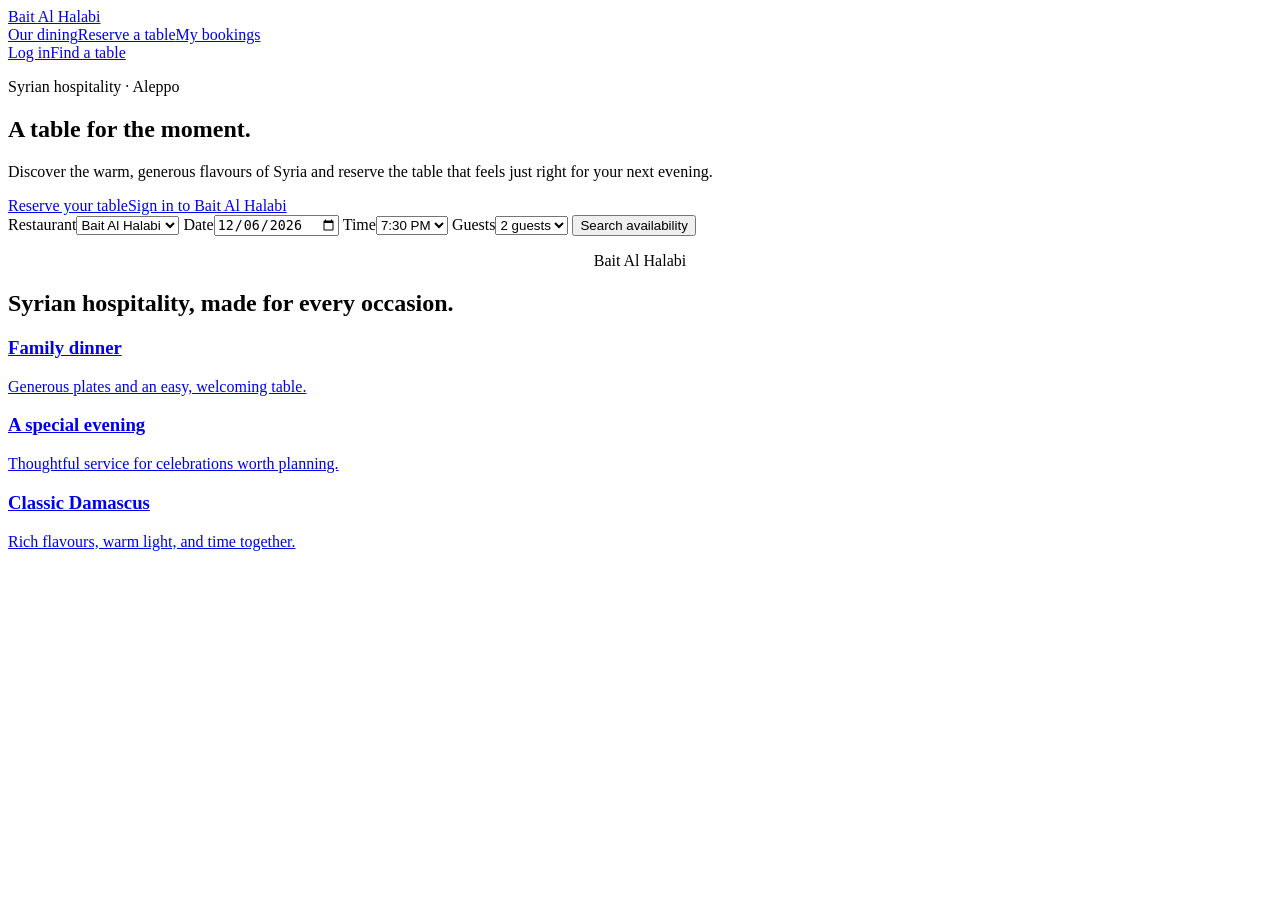
==== pages/index.html @ 3046ffe9 "Project 1" ====
<!doctype html>
<html lang="en">
<head>
  <meta charset="UTF-8">
  <meta name="viewport" content="width=device-width, initial-scale=1.0">
  <title>Bait Al Halabi | Syrian dining</title>
  <link rel="stylesheet" href="../assets/other/style.css">
</head>
<body>
  <main class="marketing-shell">
    <section class="marketing-hero">
      <header class="marketing-nav">
        <a class="logo" href="index.html">Bait <span>Al Halabi</span></a>
        <nav><a href="#discover">Our dining</a><a href="booking.html">Reserve a table</a><a href="booking.html#reservationHistory">My bookings</a></nav>
        <div class="nav-actions"><a href="login.html">Log in</a><a class="button" href="booking.html">Find a table</a></div>
      </header>
      <div class="hero-copy">
        <p class="eyebrow">Syrian hospitality · Aleppo</p>
        <h1>A table for the moment.</h1>
        <p>Discover the warm, generous flavours of Syria and reserve the table that feels just right for your next evening.</p>
        <div class="hero-actions"><a class="button gold" href="booking.html">Reserve your table</a><a class="hero-link" href="login.html">Sign in to Bait Al Halabi</a></div>
      </div>
      <form class="availability-bar" action="booking.html">
        <label>Restaurant<select><option>Bait Al Halabi</option></select></label>
        <label>Date<input type="date" name="date" required></label>
        <label>Time<select name="time"><option value="19:30">7:30 PM</option><option value="20:00">8:00 PM</option><option value="20:30">8:30 PM</option></select></label>
        <label>Guests<select name="guests"><option value="2">2 guests</option><option value="4">4 guests</option><option value="6">6 guests</option></select></label>
        <button class="button" type="submit">Search availability</button>
      </form>
    </section>
    <section id="discover" class="landing-section">
      <p class="eyebrow" style="text-align:center">Bait Al Halabi</p>
      <h2>Syrian hospitality, made for every occasion.</h2>
      <div class="discover-grid">
        <a class="discover-card" href="booking.html"><h3>Family dinner</h3><p>Generous plates and an easy, welcoming table.</p></a>
        <a class="discover-card" href="booking.html"><h3>A special evening</h3><p>Thoughtful service for celebrations worth planning.</p></a>
        <a class="discover-card" href="booking.html"><h3>Classic Damascus</h3><p>Rich flavours, warm light, and time together.</p></a>
      </div>
    </section>
  </main>
  <script>
    const today = new Date();
    const isoDate = `${today.getFullYear()}-${String(today.getMonth() + 1).padStart(2, "0")}-${String(today.getDate()).padStart(2, "0")}`;
    const dateField = document.querySelector('input[type="date"]');
    dateField.min = isoDate;
    dateField.value = isoDate;
  </script>
</body>
</html>
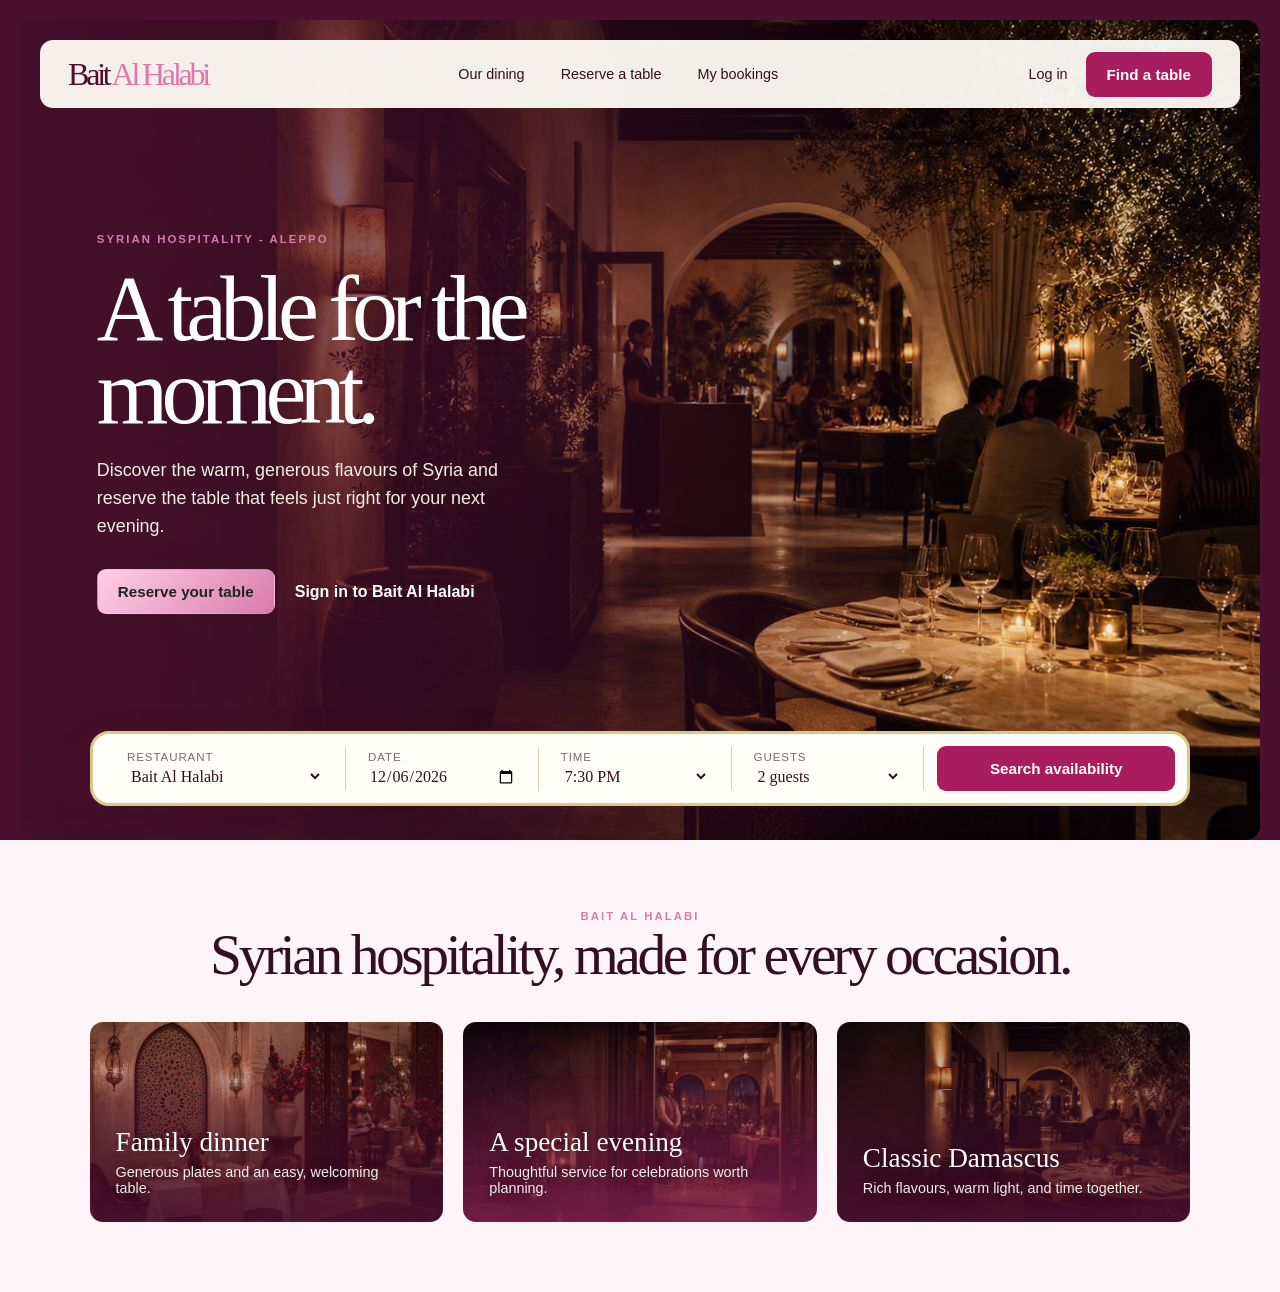
==== commit a7c320e0: "fixing the system" ====
--- a/pages/index.html
+++ b/pages/index.html
@@ -1,10 +1,10 @@
-<!doctype html>
+﻿<!doctype html>
 <html lang="en">
 <head>
   <meta charset="UTF-8">
   <meta name="viewport" content="width=device-width, initial-scale=1.0">
   <title>Bait Al Halabi | Syrian dining</title>
-  <link rel="stylesheet" href="../assets/other/style.css">
+  <link rel="stylesheet" href="../assets/css/style.css">
 </head>
 <body>
   <main class="marketing-shell">
@@ -15,7 +15,7 @@
         <div class="nav-actions"><a href="login.html">Log in</a><a class="button" href="booking.html">Find a table</a></div>
       </header>
       <div class="hero-copy">
-        <p class="eyebrow">Syrian hospitality · Aleppo</p>
+        <p class="eyebrow">Syrian hospitality  -  Aleppo</p>
         <h1>A table for the moment.</h1>
         <p>Discover the warm, generous flavours of Syria and reserve the table that feels just right for your next evening.</p>
         <div class="hero-actions"><a class="button gold" href="booking.html">Reserve your table</a><a class="hero-link" href="login.html">Sign in to Bait Al Halabi</a></div>
--- a/assets/css/style.css
+++ b/assets/css/style.css
@@ -0,0 +1,9 @@
+﻿:root{--forest:#062f23;--forest-2:#074a35;--ink:#10221b;--cream:#fbf8f0;--paper:#fffdf8;--gold:#d6a943;--gold-light:#f4d789;--line:#ded4c1;--muted:#68706a;--success:#197346;--danger:#a44343;--shadow:0 18px 48px rgba(25,31,24,.11)}*{box-sizing:border-box}body{margin:0;background:var(--cream);color:var(--ink);font-family:Arial,Helvetica,sans-serif}a{color:inherit;text-decoration:none}.serif,.logo,h1,h2,h3{font-family:Georgia,"Times New Roman",serif;font-weight:400}.logo{font-size:2rem;letter-spacing:-.1em}.logo span{color:var(--gold)}.button{border:1px solid transparent;border-radius:9px;background:var(--forest-2);padding:13px 20px;color:#fff;font:600 .95rem Arial,sans-serif;cursor:pointer;transition:.2s}.button:hover{filter:brightness(1.14);transform:translateY(-1px)}.button.gold{background:linear-gradient(135deg,var(--gold-light),var(--gold));color:#1e241e}.button.ghost{background:transparent;color:var(--forest);border-color:#cbbf9f}.button.small{padding:9px 13px;font-size:.82rem}.eyebrow{margin:0;color:var(--gold);font-size:.71rem;font-weight:800;letter-spacing:.18em;text-transform:uppercase}.muted{color:var(--muted);line-height:1.6}.form-message{margin:14px 0 0;padding:11px 13px;border-radius:7px;font-size:.88rem}.form-message.error{background:#fbe8e5;color:#913f3f}.form-message.success{background:#e5f2e8;color:var(--success)}
+/* landing */.marketing-shell{padding:20px;background:var(--forest);min-height:100vh}.marketing-hero{min-height:820px;position:relative;overflow:hidden;border-radius:14px;background:linear-gradient(90deg,rgba(3,27,20,.88) 0%,rgba(3,27,20,.62) 38%,rgba(3,27,20,.05) 75%),url("../images/smarttable-evening-hero.jpg") center/cover}.marketing-nav{position:absolute;z-index:2;top:20px;left:20px;right:20px;min-height:68px;padding:0 28px;display:flex;align-items:center;justify-content:space-between;background:rgba(255,253,248,.94);border-radius:13px}.marketing-nav .logo{color:var(--forest)}.marketing-nav nav{display:flex;gap:36px;font-size:.9rem}.nav-actions{display:flex;gap:18px;align-items:center;font-size:.9rem}.hero-copy{position:absolute;z-index:1;left:clamp(32px,6vw,92px);top:26%;max-width:610px;color:#fff}.hero-copy h1{font-size:clamp(3.8rem,7.2vw,7.4rem);line-height:.9;letter-spacing:-.075em;margin:23px 0}.hero-copy p:not(.eyebrow){max-width:450px;font-size:1.12rem;line-height:1.55;color:#f2eee4}.hero-actions{display:flex;gap:20px;align-items:center;margin-top:29px}.hero-link{font-weight:600}.availability-bar{position:absolute;z-index:2;left:50%;bottom:34px;transform:translateX(-50%);width:min(1100px,calc(100% - 46px));padding:12px;background:#fffdf7;border:3px solid #dfc689;border-radius:19px;display:grid;grid-template-columns:1.25fr 1fr 1fr 1fr 1.3fr;align-items:center;box-shadow:var(--shadow)}.availability-bar label{padding:4px 22px;border-right:1px solid #ddcda8;display:grid;gap:4px;font-size:.72rem;color:var(--muted);text-transform:uppercase;letter-spacing:.08em}.availability-bar select,.availability-bar input{border:0;background:transparent;color:var(--ink);font:500 1rem Georgia,serif;outline:0}.availability-bar .button{margin-left:13px}.landing-section{background:var(--cream);margin:0 -20px -20px;padding:70px clamp(24px,7vw,112px)}.landing-section h2{text-align:center;font-size:clamp(2.5rem,4.5vw,4.5rem);letter-spacing:-.06em;margin:0 0 35px}.discover-grid{display:grid;grid-template-columns:repeat(3,1fr);gap:20px}.discover-card{min-height:200px;padding:26px;border-radius:13px;color:white;background:linear-gradient(135deg,#0c4431,#167252);display:flex;flex-direction:column;justify-content:end}.discover-card:nth-child(2){background:linear-gradient(135deg,#6d431b,#bc8130)}.discover-card:nth-child(3){background:linear-gradient(135deg,#193d34,#286e5b)}.discover-card h3{font-size:1.7rem;margin:0}.discover-card p{margin:6px 0 0;color:#f0eee9;font-size:.9rem}
+/* authentication */.auth-layout{min-height:100vh;display:grid;grid-template-columns:1.1fr .9fr;background:var(--cream)}.brand-panel{background:linear-gradient(90deg,rgba(2,34,25,.82),rgba(2,34,25,.25)),url("../images/smarttable-evening-hero.jpg") center/cover;color:#fff;padding:48px clamp(36px,6vw,92px);display:flex;flex-direction:column;justify-content:space-between}.brand-panel .logo{color:#fff}.brand-panel h1{max-width:590px;font-size:clamp(3.5rem,6vw,6rem);line-height:.94;letter-spacing:-.075em;margin:70px 0 18px}.brand-panel p:not(.eyebrow){max-width:440px;line-height:1.65;color:#eee9dc}.feature-list{display:flex;gap:18px;flex-wrap:wrap;font-size:.85rem;color:#e9dfc9}.auth-card{width:min(480px,100%);margin:auto;padding:50px}.auth-card .logo{color:var(--forest)}.auth-card h2{font-size:2.5rem;letter-spacing:-.06em;margin:50px 0 7px}.form-grid{display:grid;gap:16px;margin-top:26px}.field{display:grid;gap:7px;font-size:.78rem;font-weight:700;letter-spacing:.03em}.field input,.field select,.field textarea,.status-select{width:100%;border:1px solid var(--line);border-radius:8px;background:#fffdf9;padding:13px;color:var(--ink);font:400 1rem Arial,sans-serif;outline:none}.field input:focus,.field select:focus,.field textarea:focus{border-color:var(--forest-2);box-shadow:0 0 0 3px #0a55351c}.auth-switch{text-align:center;font-size:.9rem}.auth-switch a{color:var(--forest-2);font-weight:700}
+/* customer booking */.site-header{height:72px;border-bottom:1px solid var(--line);display:flex;align-items:center;justify-content:space-between;padding:0 clamp(22px,5vw,72px);background:#fffdf9}.site-header .logo{color:var(--forest)}.site-navigation{display:flex;gap:29px;font-size:.88rem}.site-navigation a.active{color:var(--forest-2);font-weight:bold}.nav-user{display:flex;gap:14px;align-items:center;font-size:.88rem}.nav-user strong{display:block}.nav-user span{font-size:.75rem;color:var(--muted)}.booking-shell{min-height:calc(100vh - 72px);display:grid;grid-template-columns:minmax(0,1.65fr) minmax(320px,.85fr)}.booking-main{padding:26px clamp(25px,4.5vw,76px) 70px}.progress{display:flex;align-items:center;gap:13px;margin:5px 0 36px;color:#8c897f;font-size:.78rem}.progress .step{display:flex;gap:9px;align-items:center;white-space:nowrap}.progress .number{width:28px;height:28px;border:1px solid #ccb986;border-radius:50%;display:grid;place-items:center;font:1rem Georgia,serif}.progress .current{color:var(--forest)}.progress .current .number{background:var(--forest-2);border-color:var(--forest-2);color:#fff}.progress .line{height:2px;max-width:175px;flex:1;background:#d4c5a3}.progress .line.active{background:var(--forest-2)}.booking-main h1{font-size:clamp(3rem,5vw,5rem);letter-spacing:-.075em;margin:0 0 20px}.restaurant-preview{border:1px solid var(--line);border-radius:12px;background:#fffdf9;display:grid;grid-template-columns:1.15fr .85fr;margin-bottom:26px;overflow:hidden}.restaurant-photo{min-height:205px;background:linear-gradient(45deg,rgba(0,42,31,.25),rgba(0,0,0,0)),url("../images/smarttable-evening-hero.jpg") center/cover}.restaurant-details{padding:25px;display:flex;flex-direction:column;justify-content:center}.restaurant-details h2{font-size:2rem;letter-spacing:-.05em;margin:0 0 12px}.restaurant-details p{margin:4px 0;color:var(--muted);font-size:.9rem}.tag-row{display:flex;gap:8px;margin-top:17px}.tag{border:1px solid #bfcdb8;border-radius:7px;padding:6px 9px;font-size:.75rem;color:var(--forest-2)}.tag:nth-child(2){border-color:#dfcda2;color:#776139}.planner-form{display:grid;gap:24px}.planner-section h3{font-size:1rem;margin:0 0 11px}.choice-row{display:flex;gap:10px;flex-wrap:wrap}.date-choice,.time-choice,.occasion-choice{position:relative;cursor:pointer}.date-choice input,.time-choice input,.occasion-choice input{position:absolute;opacity:0;pointer-events:none}.date-choice span,.time-choice span,.occasion-choice span{display:block;border:1px solid #d5c7ad;border-radius:8px;background:#fffdf9;padding:11px 17px;text-align:center;font-family:Georgia,serif}.date-choice span{min-width:80px}.date-choice small{display:block;color:var(--muted);font:700 .65rem Arial,sans-serif;text-transform:uppercase}.date-choice input:checked+span,.time-choice input:checked+span,.occasion-choice input:checked+span{background:var(--forest-2);border-color:var(--gold);color:#fff}.form-two{display:grid;grid-template-columns:1fr 1fr;gap:20px}.guest-control{display:grid;grid-template-columns:1fr auto;align-items:center;gap:15px;border:1px solid #d5c7ad;border-radius:8px;padding:8px 14px;background:#fffdf9}.guest-control select{border:0;background:transparent;font:2rem Georgia,serif;text-align:center;outline:none}.guest-control span{color:var(--muted);font-size:.8rem}.request-field{margin-top:4px}.request-field textarea{min-height:70px}.booking-side{background:linear-gradient(150deg,#042e22,#082017);color:#fff;padding:48px clamp(26px,3vw,48px);position:sticky;top:0;height:100vh}.booking-side h2{font-size:3rem;line-height:1;letter-spacing:-.07em;margin:0 0 40px}.summary-list{display:grid;gap:0;margin:0}.summary-list div{border-bottom:1px solid rgba(214,169,67,.45);padding:14px 0}.summary-list dt{font-size:.68rem;color:#d9bc73;text-transform:uppercase;letter-spacing:.13em}.summary-list dd{font:1.35rem Georgia,serif;margin:7px 0 0}.availability-note{margin:42px 0 20px;color:#8bd09e;font:1.1rem Georgia,serif}.reservation-list{display:grid;gap:10px;margin-top:17px}.reservation-card{border:1px solid rgba(255,255,255,.16);border-radius:9px;padding:13px;display:flex;justify-content:space-between;gap:10px;background:rgba(255,255,255,.05)}.reservation-card h3{font-size:1rem;margin:6px 0}.reservation-card p,.reservation-card small{margin:0;color:#d8ded9;font-size:.78rem;line-height:1.5}.status{display:inline-block;text-transform:capitalize;border-radius:20px;padding:4px 8px;background:#d9f2df;color:#176941;font-size:.7rem;font-weight:700}.status.cancelled{background:#f4dcdc;color:#9a3e3e}.status.completed{background:#eceae3;color:#605d56}.booking-side .empty-state{color:#d8ded9;font-size:.86rem}.booking-side .button.ghost{color:#f3d790;border-color:#bb9c52}
+/* admin */.admin-layout{min-height:100vh;display:grid;grid-template-columns:264px 1fr}.admin-sidebar{background:linear-gradient(160deg,#042b20,#021a13);color:#fff;padding:30px 18px;display:flex;flex-direction:column}.admin-sidebar .logo{color:#fff;font-size:2.35rem;padding:0 17px}.portal-label{color:var(--gold);font-size:.8rem;margin:4px 17px 34px}.admin-menu{display:grid;gap:7px}.admin-menu a{padding:15px 17px;border-left:3px solid transparent;border-radius:7px;color:#f7f4eb}.admin-menu a.active{background:#075037;border-color:var(--gold)}.admin-menu span{display:block;font-size:.7rem;color:#c2cebf;margin-top:3px}.sidebar-bottom{margin-top:auto;border-top:1px solid rgba(255,255,255,.2);padding:22px 17px 0;font-size:.83rem}.sidebar-bottom strong{display:block;margin-bottom:3px}.admin-content{padding:28px clamp(25px,4vw,54px);background:var(--cream)}.admin-topbar{display:flex;justify-content:space-between;align-items:center;margin-bottom:20px}.admin-topbar p{margin:0;font-size:.9rem}.admin-topbar-actions{display:flex;align-items:center;gap:12px}.admin-heading h1{font-size:3.5rem;letter-spacing:-.07em;margin:0}.admin-heading p{margin:5px 0 22px;color:var(--muted)}.stats-grid{display:grid;grid-template-columns:repeat(4,1fr);gap:12px;margin-bottom:18px}.stats-grid article,.panel{background:#fffdf9;border:1px solid var(--line);border-radius:10px;box-shadow:0 5px 20px rgba(51,43,27,.04)}.stats-grid article{padding:18px}.stats-grid span{font-size:.78rem;color:var(--muted)}.stats-grid strong{display:block;color:var(--forest-2);font:3rem Georgia,serif;margin-top:7px}.admin-grid{display:grid;grid-template-columns:minmax(0,1.65fr) minmax(270px,.75fr);gap:18px}.panel{padding:20px}.panel h2{font-size:1.45rem;margin:0 0 12px}.panel .eyebrow{margin-bottom:7px}.activity-chart{height:210px;position:relative;border-bottom:1px solid #92a697;background:linear-gradient(to bottom,transparent 24%,#e9e4d8 25%,transparent 26%,transparent 49%,#e9e4d8 50%,transparent 51%,transparent 74%,#e9e4d8 75%,transparent 76%);margin-top:14px}.activity-chart svg{position:absolute;inset:0;width:100%;height:100%}.capacity-ring{width:180px;height:180px;border-radius:50%;margin:20px auto 0;display:grid;place-items:center;background:conic-gradient(var(--forest-2) 0 72%,var(--gold) 72% 83%,#eee9db 83%)}.capacity-ring:before{content:"";position:absolute;width:142px;height:142px;border-radius:50%;background:#fffdf9}.capacity-ring div{z-index:1;text-align:center}.capacity-ring strong{display:block;font:3rem Georgia,serif;color:var(--forest-2)}.capacity-ring span{font-size:.78rem;color:var(--muted)}.table-wrap{overflow:auto}.admin-table{width:100%;border-collapse:collapse;min-width:620px}.admin-table th,.admin-table td{text-align:left;padding:12px 8px;border-bottom:1px solid #e7dfcf;font-size:.82rem}.admin-table th{font-size:.68rem;color:var(--muted);text-transform:uppercase;letter-spacing:.07em}.admin-table small{color:var(--muted)}.status-select{padding:7px;font-size:.78rem}.restaurant-admin{border-bottom:1px solid #e7dfcf;padding:13px 0;display:grid;grid-template-columns:1fr auto;gap:5px}.restaurant-admin:last-child{border:0}.restaurant-admin h3{font-size:1.1rem;margin:0}.restaurant-admin p,.restaurant-admin small{margin:3px 0 0;color:var(--muted);font-size:.78rem}.restaurant-admin small{grid-column:1/-1}
+@media(max-width:900px){.marketing-hero{min-height:760px}.marketing-nav nav{display:none}.availability-bar{grid-template-columns:1fr 1fr;padding:13px}.availability-bar label{padding:7px 14px}.availability-bar .button{grid-column:1/-1;margin:7px 0 0}.booking-shell{grid-template-columns:1fr}.booking-side{position:static;height:auto}.admin-layout{grid-template-columns:1fr}.admin-sidebar{display:none}.stats-grid{grid-template-columns:1fr 1fr}.admin-grid{grid-template-columns:1fr}}@media(max-width:600px){.marketing-shell{padding:10px}.marketing-hero{min-height:730px}.marketing-nav{top:10px;left:10px;right:10px;padding:0 16px}.marketing-nav .logo{font-size:1.55rem}.nav-actions>a{display:none}.hero-copy{left:27px;top:20%;right:24px}.hero-copy h1{font-size:3.7rem}.availability-bar{bottom:20px;width:calc(100% - 28px)}.landing-section{padding:52px 20px;margin:0 -10px -10px}.discover-grid{grid-template-columns:1fr}.auth-layout{grid-template-columns:1fr}.brand-panel{min-height:335px;padding:30px}.brand-panel h1{font-size:3.2rem;margin:35px 0 10px}.auth-card{padding:34px 24px}.site-navigation{display:none}.booking-main{padding:23px 18px 45px}.progress{overflow:auto}.progress .line{min-width:28px}.restaurant-preview{grid-template-columns:1fr}.restaurant-photo{min-height:150px}.form-two{grid-template-columns:1fr}.booking-side{padding:34px 22px}.booking-side h2{font-size:2.7rem}.stats-grid{grid-template-columns:1fr 1fr}.admin-content{padding:24px 16px}.admin-heading h1{font-size:3rem}}
+/* Rose theme overrides */
+:root{--forest:#4b102e;--forest-2:#a71d5d;--ink:#32101f;--cream:#fff5f8;--paper:#fffafd;--gold:#d97aab;--gold-light:#ffd1e5;--line:#ecc6d7;--muted:#806777;--success:#a71d5d;--shadow:0 18px 48px rgba(87,23,57,.12)}.marketing-shell{background:var(--forest)}.marketing-hero{background:linear-gradient(90deg,rgba(75,16,46,.92) 0%,rgba(75,16,46,.55) 42%,rgba(75,16,46,.05) 78%),url("../images/bait-al-halabi-hero.jpg") center/cover}.restaurant-photo{background:linear-gradient(45deg,rgba(75,16,46,.18),rgba(0,0,0,0)),url("../images/bait-al-halabi-planner.jpg") center/cover}.brand-panel{background:linear-gradient(145deg,#4b102e,#721741);color:#fff}.login-page{min-height:100vh;background:#f7e8ef;padding:clamp(18px,4vw,64px)}.login-split{min-height:calc(100vh - clamp(36px,8vw,128px));display:grid;grid-template-columns:1.1fr .9fr;background:var(--paper);border-radius:18px;overflow:hidden;box-shadow:var(--shadow)}.login-visual{padding:42px clamp(32px,5vw,78px);display:flex;flex-direction:column;justify-content:space-between;color:#fff;background:linear-gradient(90deg,rgba(75,16,46,.76),rgba(75,16,46,.05)),url("../images/bait-al-halabi-login.jpg") center/cover}.login-visual .logo{color:#fff}.login-visual h1{max-width:510px;font-size:clamp(3.2rem,5vw,5.7rem);line-height:.93;letter-spacing:-.07em;margin:15px 0}.login-visual p:not(.eyebrow){max-width:420px;font-size:1.05rem;line-height:1.6}.login-form-panel{padding:36px clamp(30px,5vw,78px);display:flex;flex-direction:column;background:#fffafd}.back-link{font-size:.85rem;color:var(--forest-2)}.login-form-inner{width:min(390px,100%);margin:auto}.login-form-inner h2{font-size:3rem;letter-spacing:-.07em;margin:12px 0 8px}@media(max-width:760px){.login-page{padding:0}.login-split{min-height:100vh;border-radius:0;grid-template-columns:1fr}.login-visual{min-height:330px}.login-form-panel{min-height:520px}.login-visual h1{font-size:3.3rem}}
+:root{--forest:#4b102e;--forest-2:#a71d5d;--ink:#32101f;--cream:#fff5f8;--paper:#fffafd;--gold:#d97aab;--gold-light:#ffd1e5;--line:#ecc6d7;--muted:#806777;--success:#a71d5d;--shadow:0 18px 48px rgba(87,23,57,.12)}.marketing-shell{background:var(--forest)}.marketing-hero{background:linear-gradient(90deg,rgba(75,16,46,.9) 0%,rgba(75,16,46,.56) 40%,rgba(75,16,46,.07) 77%),url("../images/smarttable-evening-hero.jpg") center/cover}.discover-card{background:linear-gradient(135deg,#67143d,#be3d78)}.discover-card:nth-child(2){background:linear-gradient(135deg,#7c1f4c,#df79aa)}.discover-card:nth-child(3){background:linear-gradient(135deg,#4b102e,#a71d5d)}.booking-side,.admin-sidebar{background:linear-gradient(150deg,#4b102e,#260817)}.summary-list div{border-color:rgba(255,180,210,.42)}.summary-list dt{color:#ffc4df}.availability-note{color:#ffa8ce}.reservation-card p,.reservation-card small,.booking-side .empty-state{color:#f1dce8}.booking-side .button.ghost{color:#ffd0e4;border-color:#df83ad}.admin-menu a.active{background:#9a1c58}.admin-menu span{color:#f0c8db}.stats-grid article,.panel{background:#fffafd;box-shadow:0 5px 20px rgba(87,23,57,.04)}.activity-chart{border-color:#c884a7;background:linear-gradient(to bottom,transparent 24%,#f5dce8 25%,transparent 26%,transparent 49%,#f5dce8 50%,transparent 51%,transparent 74%,#f5dce8 75%,transparent 76%)}.capacity-ring{background:conic-gradient(var(--forest-2) 0 72%,var(--gold) 72% 83%,#f8e7ef 83%)}.capacity-ring:before{background:#fffafd}.admin-table th,.admin-table td,.restaurant-admin{border-color:#f0dbe5}.tag{border-color:#e3a6c1}.tag:nth-child(2){border-color:#edb5ce;color:#8a2c58}.progress .number,.progress .line{border-color:#e3abc4;background-color:#f2d5e2}.discover-card{position:relative;overflow:hidden;background:linear-gradient(180deg,rgba(75,16,46,.2),rgba(75,16,46,.9)),url("../images/bait-al-halabi-planner.jpg") center/cover}.discover-card:nth-child(2){background:linear-gradient(180deg,rgba(75,16,46,.18),rgba(125,31,76,.88)),url("../images/bait-al-halabi-hero.jpg") center/cover}.discover-card:nth-child(3){background:linear-gradient(180deg,rgba(75,16,46,.15),rgba(75,16,46,.92)),url("../images/smarttable-evening-hero.jpg") center/cover}.discover-card h3,.discover-card p{position:relative;z-index:1;text-shadow:0 2px 14px rgba(32,7,19,.5)}
